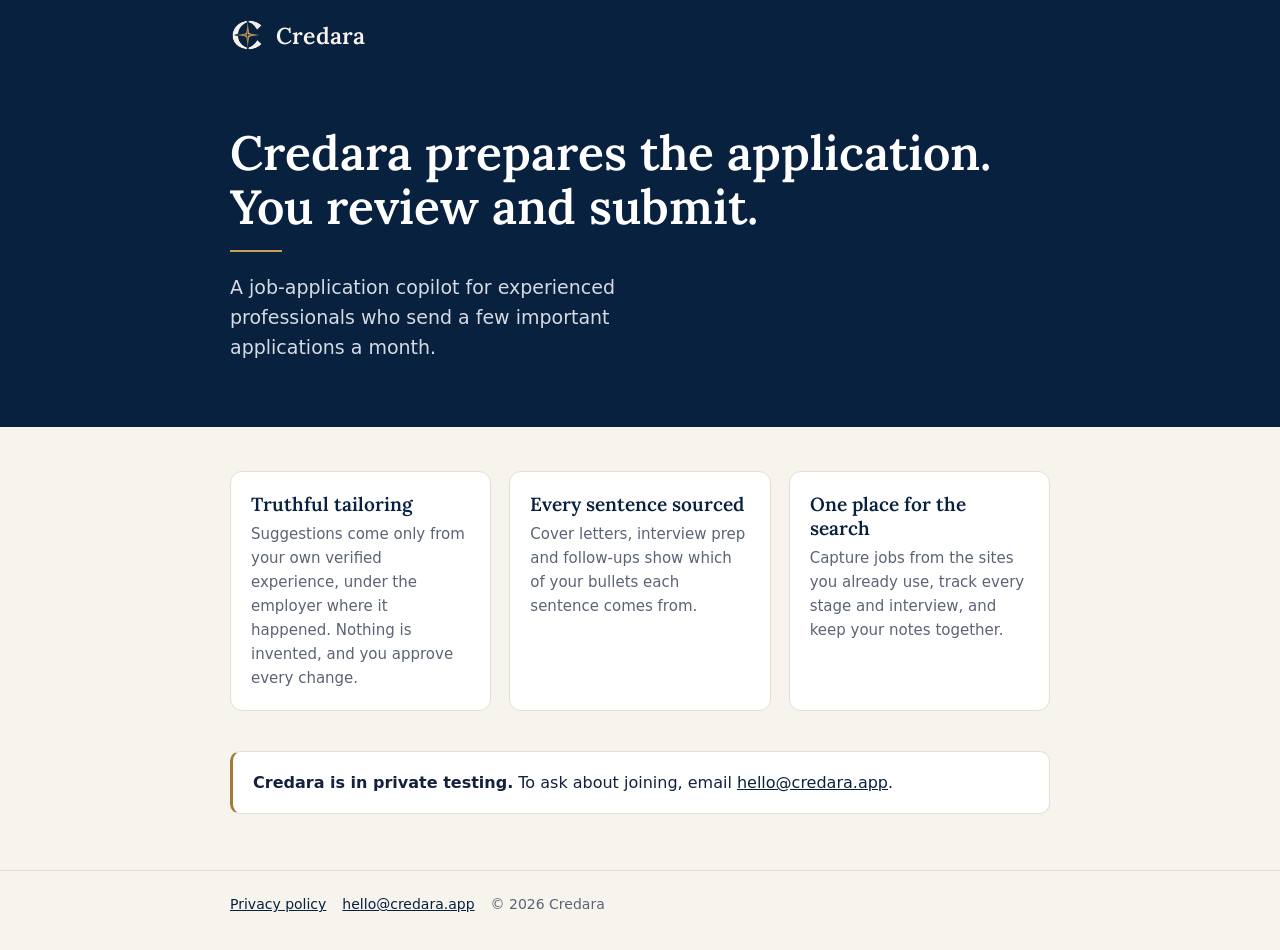
==== index.html @ 42181dad "Front page and privacy policy for credara.app Co-Authored-By: Claude Opus 5.5 <noreply@anthropic.com" ====
<!doctype html><html lang="en"><head><meta charset="utf-8"><meta name="viewport" content="width=device-width,initial-scale=1">
<title>Credara — prepares the application. You review and submit.</title>
<meta name="description" content="Credara is a job-application copilot for experienced professionals: truthful résumé tailoring, cover letters and interview preparation from your own verified experience.">
<link rel="icon" href="assets/favicon.png"><link rel="stylesheet" href="assets/site.css"></head><body>
<header><div class="wrap"><div class="top"><a href="/"><img src="assets/logo-mark-light.png" alt=""><b>Credara</b></a></div>
<div class="hero"><h1>Credara prepares the application. You review and submit.</h1><div class="rule"></div>
<p>A job-application copilot for experienced professionals who send a few important applications a month.</p></div></div></header>
<main><div class="wrap">
<div class="points">
<div class="pt"><h3>Truthful tailoring</h3><p>Suggestions come only from your own verified experience, under the employer where it happened. Nothing is invented, and you approve every change.</p></div>
<div class="pt"><h3>Every sentence sourced</h3><p>Cover letters, interview prep and follow-ups show which of your bullets each sentence comes from.</p></div>
<div class="pt"><h3>One place for the search</h3><p>Capture jobs from the sites you already use, track every stage and interview, and keep your notes together.</p></div>
</div>
<div class="note"><b>Credara is in private testing.</b> To ask about joining, email <a href="mailto:hello@credara.app">hello@credara.app</a>.</div>
</div></main>
<footer><div class="wrap"><a href="privacy.html">Privacy policy</a><a href="mailto:hello@credara.app">hello@credara.app</a><span>© 2026 Credara</span></div></footer>
</body></html>
---- assets/site.css ----
@font-face{font-family:"Lora";src:url("Lora-Variable.ttf") format("truetype");font-weight:400 700;font-display:swap}
:root{--navy:#07213F;--brass:#A47836;--brass-text:#7E5A22;--brass-light:#C9A05A;--paper:#F7F4EE;--ink:#14213D;--muted:#5B6475;--line:#E3DED3;
--serif:"Lora",Georgia,"Iowan Old Style",Cambria,serif;--sans:Inter,"Segoe UI",system-ui,-apple-system,Arial,sans-serif}
*{box-sizing:border-box}html{-webkit-text-size-adjust:100%}
body{margin:0;background:var(--paper);color:var(--ink);font:16px/1.6 var(--sans)}
a{color:var(--navy)}a:hover{color:var(--brass-text)}
header{background:var(--navy);color:var(--paper)}
.wrap{max-width:860px;margin:0 auto;padding:0 20px}
.top{display:flex;align-items:center;gap:12px;padding:18px 0}
.top img{width:34px;height:34px}.top b{font:600 23px var(--serif);letter-spacing:.01em}.top a{color:var(--paper);text-decoration:none;display:flex;align-items:center;gap:12px}
.hero{padding:56px 0 64px}.hero h1{font:600 clamp(32px,6vw,48px)/1.12 var(--serif);margin:0 0 16px;color:#fff}
.rule{width:52px;height:2px;background:var(--brass-light);margin:0 0 20px}
.hero p{font-size:19px;color:#D5DAE3;max-width:40ch;margin:0}
main{padding:44px 0 56px}
.points{display:grid;grid-template-columns:repeat(3,1fr);gap:18px;margin:0 0 40px}
.pt{background:#fff;border:1px solid var(--line);border-radius:12px;padding:20px}
.pt h3{font:600 19px var(--serif);margin:0 0 6px;color:var(--navy)}.pt p{margin:0;color:var(--muted);font-size:15px}
.note{background:#fff;border:1px solid var(--line);border-left:3px solid var(--brass);border-radius:10px;padding:18px 20px}
.doc h1{font:600 34px var(--serif);color:var(--navy);margin:0 0 4px}.doc .date{color:var(--muted);margin:0 0 28px}
.doc h2{font:600 22px var(--serif);color:var(--navy);margin:32px 0 8px}.doc li{margin:4px 0}
footer{border-top:1px solid var(--line);padding:22px 0 34px;color:var(--muted);font-size:14px}
footer a{margin-right:16px}
@media(max-width:700px){.points{grid-template-columns:1fr}.hero{padding:36px 0 44px}}
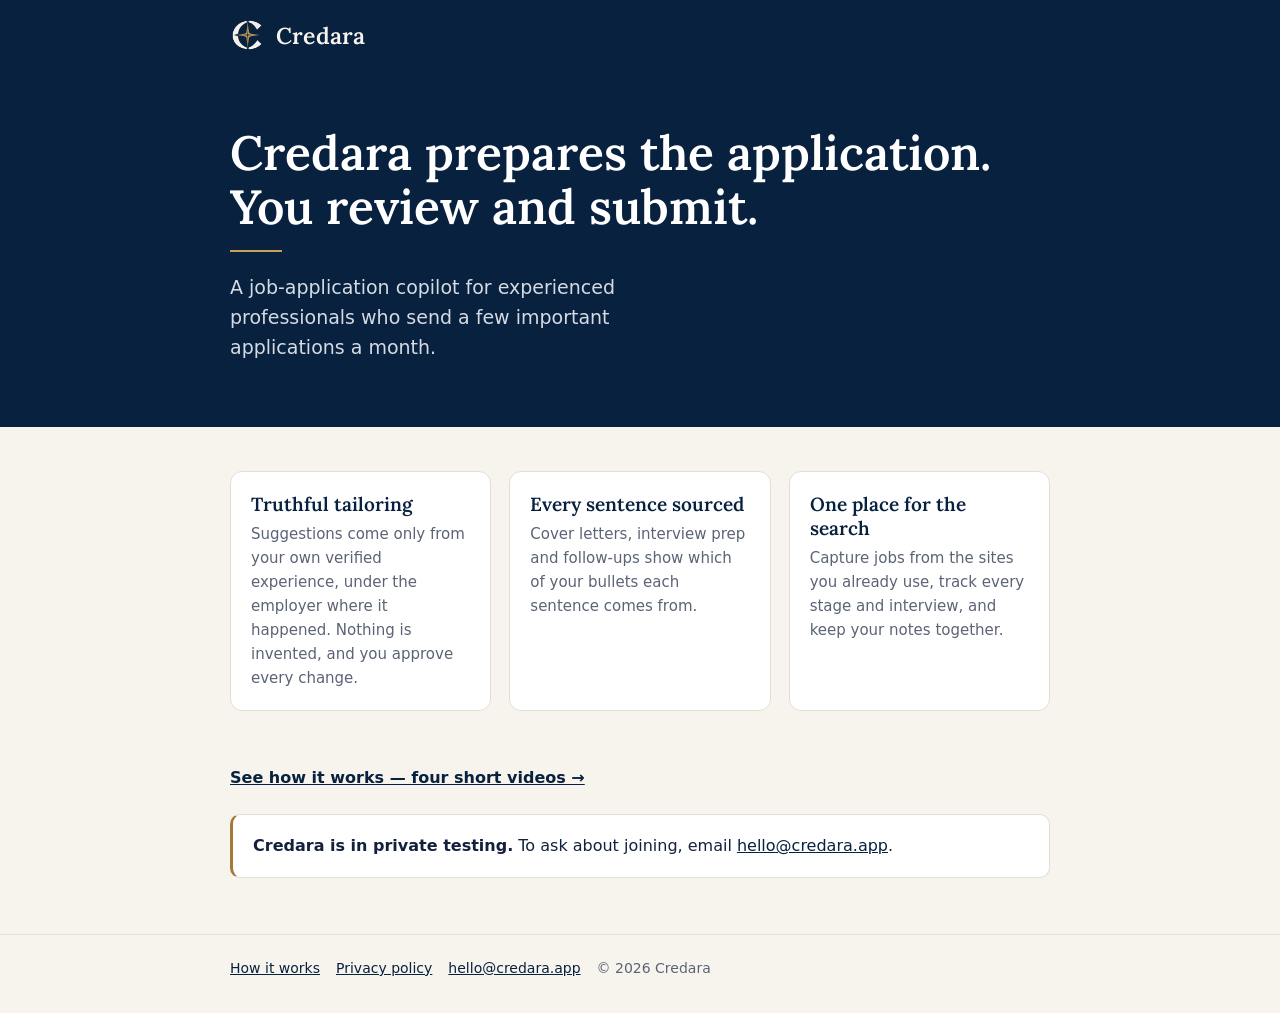
==== commit efabf252: "How it works page with the four how-to videos; links from the front page and footers Co-Authored-By:" ====
--- a/index.html
+++ b/index.html
@@ -11,7 +11,8 @@
 <div class="pt"><h3>Every sentence sourced</h3><p>Cover letters, interview prep and follow-ups show which of your bullets each sentence comes from.</p></div>
 <div class="pt"><h3>One place for the search</h3><p>Capture jobs from the sites you already use, track every stage and interview, and keep your notes together.</p></div>
 </div>
+<p style="margin:0 0 24px"><a class="cta" href="how-it-works.html">See how it works — four short videos →</a></p>
 <div class="note"><b>Credara is in private testing.</b> To ask about joining, email <a href="mailto:hello@credara.app">hello@credara.app</a>.</div>
 </div></main>
-<footer><div class="wrap"><a href="privacy.html">Privacy policy</a><a href="mailto:hello@credara.app">hello@credara.app</a><span>© 2026 Credara</span></div></footer>
+<footer><div class="wrap"><a href="how-it-works.html">How it works</a><a href="privacy.html">Privacy policy</a><a href="mailto:hello@credara.app">hello@credara.app</a><span>© 2026 Credara</span></div></footer>
 </body></html>
--- a/assets/site.css
+++ b/assets/site.css
@@ -21,3 +21,14 @@
 footer{border-top:1px solid var(--line);padding:22px 0 34px;color:var(--muted);font-size:14px}
 footer a{margin-right:16px}
 @media(max-width:700px){.points{grid-template-columns:1fr}.hero{padding:36px 0 44px}}
+.hero-sm{padding:40px 0 46px}
+.vnav{display:grid;grid-template-columns:repeat(4,1fr);gap:10px;margin:0 0 34px}
+.vnav a{display:flex;gap:10px;align-items:center;background:#fff;border:1px solid var(--line);border-radius:10px;padding:12px 14px;text-decoration:none;font-weight:600;font-size:15px;line-height:1.3}
+.vnav a span,.vn{flex:none;display:inline-flex;align-items:center;justify-content:center;width:28px;height:28px;border-radius:50%;background:var(--brass);color:#fff;font-size:14px;font-weight:700}
+.vid{background:#fff;border:1px solid var(--line);border-radius:14px;padding:22px 22px 18px;margin:0 0 26px;scroll-margin-top:16px}
+.vh{display:flex;gap:14px;align-items:center;margin:0 0 6px}.vn{width:36px;height:36px;font-size:17px}
+.vid h2{font:600 24px/1.2 var(--serif);color:var(--navy);margin:0}.len{margin:2px 0 0;color:var(--muted);font-size:14px}
+.vid video{display:block;width:100%;height:auto;border-radius:10px;background:var(--navy);margin:12px 0 10px}
+.vid details summary{cursor:pointer;color:var(--brass-text);font-weight:600;font-size:15px}.tr{color:var(--muted);font-size:15px;margin-top:8px}.tr p{margin:0 0 8px}
+.cta{display:inline-block;margin-top:14px;color:var(--navy);font-weight:600}
+@media(max-width:700px){.vnav{grid-template-columns:1fr 1fr}.vid{padding:16px}}
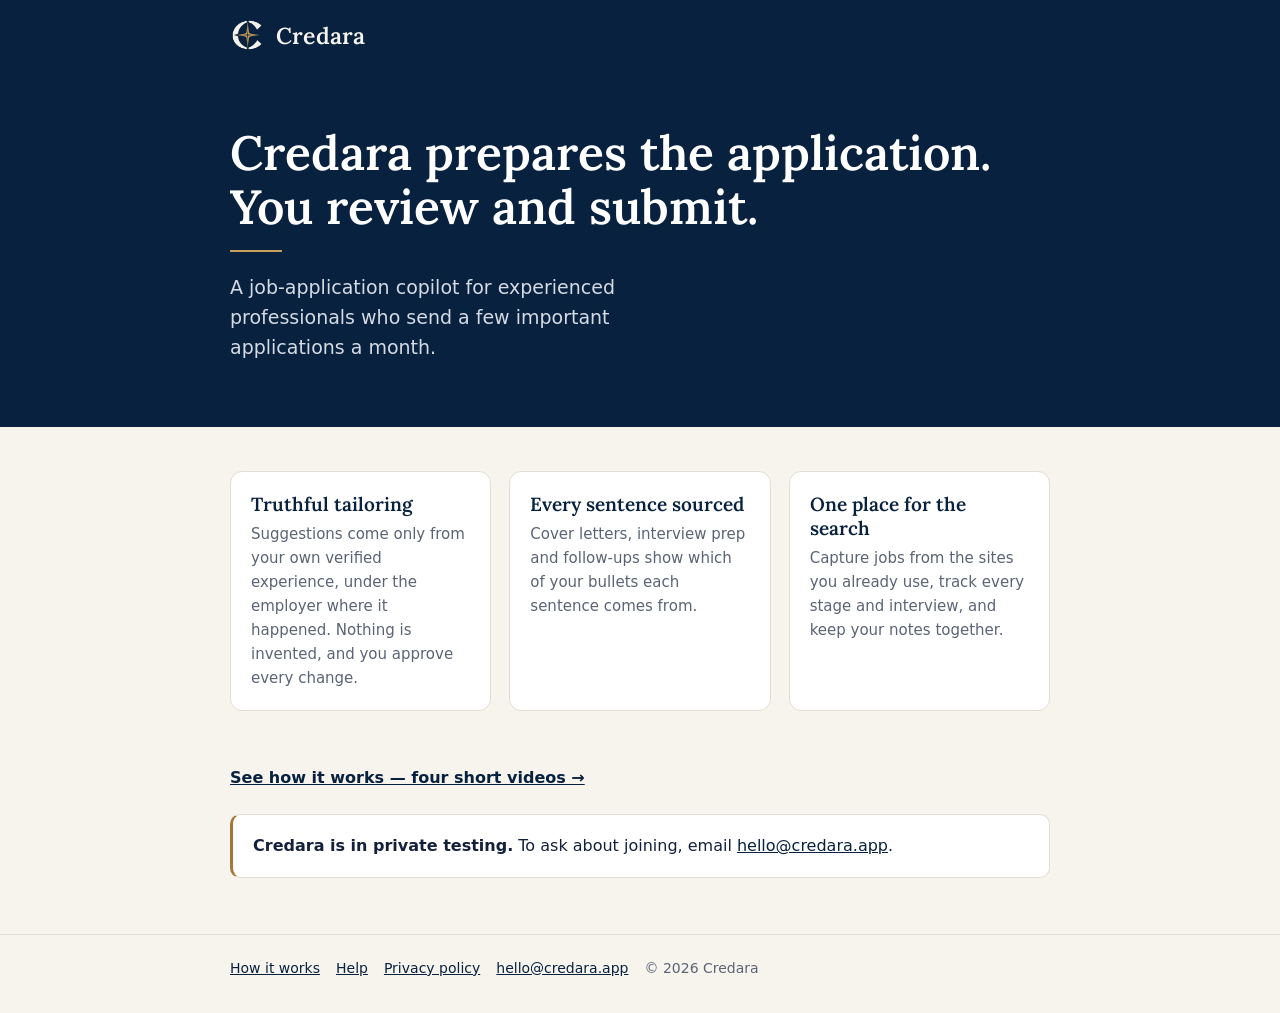
==== commit 9878c9ec: "Help page; Importing your jobs video; Help links in footers" ====
--- a/index.html
+++ b/index.html
@@ -14,5 +14,5 @@
 <p style="margin:0 0 24px"><a class="cta" href="how-it-works.html">See how it works — four short videos →</a></p>
 <div class="note"><b>Credara is in private testing.</b> To ask about joining, email <a href="mailto:hello@credara.app">hello@credara.app</a>.</div>
 </div></main>
-<footer><div class="wrap"><a href="how-it-works.html">How it works</a><a href="privacy.html">Privacy policy</a><a href="mailto:hello@credara.app">hello@credara.app</a><span>© 2026 Credara</span></div></footer>
+<footer><div class="wrap"><a href="how-it-works.html">How it works</a><a href="help.html">Help</a><a href="privacy.html">Privacy policy</a><a href="mailto:hello@credara.app">hello@credara.app</a><span>© 2026 Credara</span></div></footer>
 </body></html>
--- a/assets/site.css
+++ b/assets/site.css
@@ -22,7 +22,7 @@
 footer a{margin-right:16px}
 @media(max-width:700px){.points{grid-template-columns:1fr}.hero{padding:36px 0 44px}}
 .hero-sm{padding:40px 0 46px}
-.vnav{display:grid;grid-template-columns:repeat(4,1fr);gap:10px;margin:0 0 34px}
+.vnav{display:grid;grid-template-columns:repeat(5,1fr);gap:10px;margin:0 0 34px}
 .vnav a{display:flex;gap:10px;align-items:center;background:#fff;border:1px solid var(--line);border-radius:10px;padding:12px 14px;text-decoration:none;font-weight:600;font-size:15px;line-height:1.3}
 .vnav a span,.vn{flex:none;display:inline-flex;align-items:center;justify-content:center;width:28px;height:28px;border-radius:50%;background:var(--brass);color:#fff;font-size:14px;font-weight:700}
 .vid{background:#fff;border:1px solid var(--line);border-radius:14px;padding:22px 22px 18px;margin:0 0 26px;scroll-margin-top:16px}
@@ -31,4 +31,6 @@
 .vid video{display:block;width:100%;height:auto;border-radius:10px;background:var(--navy);margin:12px 0 10px}
 .vid details summary{cursor:pointer;color:var(--brass-text);font-weight:600;font-size:15px}.tr{color:var(--muted);font-size:15px;margin-top:8px}.tr p{margin:0 0 8px}
 .cta{display:inline-block;margin-top:14px;color:var(--navy);font-weight:600}
-@media(max-width:700px){.vnav{grid-template-columns:1fr 1fr}.vid{padding:16px}}
+@media(max-width:900px){.vnav{grid-template-columns:1fr 1fr}}@media(max-width:700px){.vnav{grid-template-columns:1fr 1fr}.vid{padding:16px}}
+.more-h{font:600 26px var(--serif);color:var(--navy);margin:40px 0 4px;scroll-margin-top:16px}.more-p{color:var(--muted);margin:0 0 18px}
+.vnav-more span{background:var(--navy)!important}
